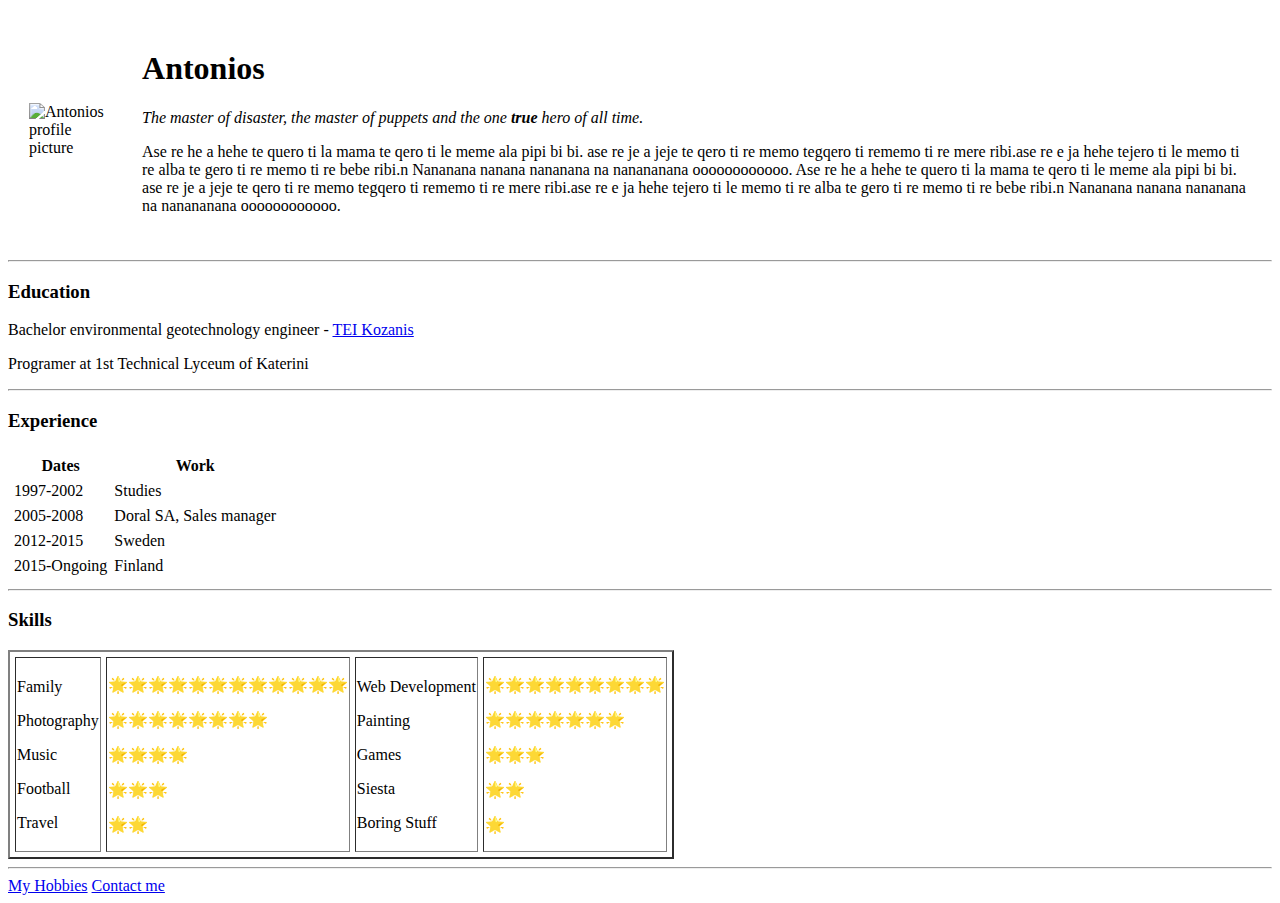
==== index.html @ 48f7c367 "Add initial CV website files" ====
<!DOCTYPE html>
<html lang="en" dir="ltr">

<head>
  <meta charset="utf-8">
  <title>Antonios's personal site'</title>
</head>

<body>
  <table cellspacing="20">
    <tbody>
      <tr>
        <td><img
            src="antonios.png"
            alt="Antonios profile picture"></td>
        <td>
          <h1>Antonios</h1>
          <p><em>The master of disaster, the master of puppets and the one <strong>true</strong> hero of all time.</em></p>
          <p>Ase re he a hehe te quero ti la mama te qero ti le meme ala pipi bi bi. ase re je a jeje te qero ti re memo tegqero ti rememo ti re mere ribi.ase re e ja hehe tejero ti le memo ti re alba te gero ti re memo ti re bebe ribi.n Nananana
            nanana nananana na nanananana oooooooooooo. Ase re he a hehe te quero ti la mama te qero ti le meme ala pipi bi bi. ase re je a jeje te qero ti re memo tegqero ti rememo ti re mere ribi.ase re e ja hehe tejero ti le memo ti re alba te
            gero ti re memo ti re bebe ribi.n Nananana nanana nananana na nanananana oooooooooooo.</p>
        </td>
      </tr>
    </tbody>
  </table>
  <hr>
  <h3>Education</h3>
  <p>Bachelor environmental geotechnology engineer - <a href="https://www.teiwm.gr/">TEI Kozanis</a></p>
  <p>Programer at 1st Technical Lyceum of Katerini</p>
<!--
  <ul>
    <li>ena</li>
    <li>dyo</li>
    <li>tria</li>
    <ul>
      <li>na fas skata kai na nai krya</li>
      <li>tsimpa ena</li>
    </ul>
    <li>tessera</li>
    <li>pente</li>
  </ul>
  -->
  <hr>
  <h3>Experience</h3>
  <table cellspacing="5">
    <thead>
      <th>Dates</th>
      <th>Work</th>
    </thead>
    <tbody>
      <tr>
        <td>1997-2002</td>
        <td>Studies</td>
      </tr>
      <tr>
        <td>2005-2008</td>
        <td>Doral SA, Sales manager</td>
      </tr>
      <tr>
        <td>2012-2015</td>
        <td>Sweden</td>
      </tr>
      <tr>
        <td>2015-Ongoing</td>
        <td>Finland</td>
      </tr>
    </tbody>
    <tfoot>

    </tfoot>
  </table>
  <hr>
  <h3><strong>Skills</strong></h3>
  <table cellspacing="5" border="2">
    <thead>

    </thead>
    <tbody>
      <tr>
        <td>
          <p>Family</p>
          <p>Photography</p>
          <p>Music</p>
          <p>Football</p>
          <p>Travel</p>
        </td>
        <td>
          <p>🌟🌟🌟🌟🌟🌟🌟🌟🌟🌟🌟🌟</p>
          <p>🌟🌟🌟🌟🌟🌟🌟🌟</p>
          <p>🌟🌟🌟🌟</p>
          <p>🌟🌟🌟</p>
          <p>🌟🌟</p>
        </td>
        <td>
          <p>Web Development</p>
          <p>Painting</p>
          <p>Games</p>
          <p>Siesta</p>
          <p>Boring Stuff</p>
        </td>
        <td>
          <p>🌟🌟🌟🌟🌟🌟🌟🌟🌟</p>
          <p>🌟🌟🌟🌟🌟🌟🌟</p>
          <p>🌟🌟🌟</p>
          <p>🌟🌟</p>
          <p>🌟</p>
        </td>
      </tr>
    </tbody>
    <tfoot>

    </tfoot>
  </table>
  <hr>
  <a href="hobbies.html">My Hobbies</a>
  <a href="contact.html">Contact me</a>
</body>

</html>
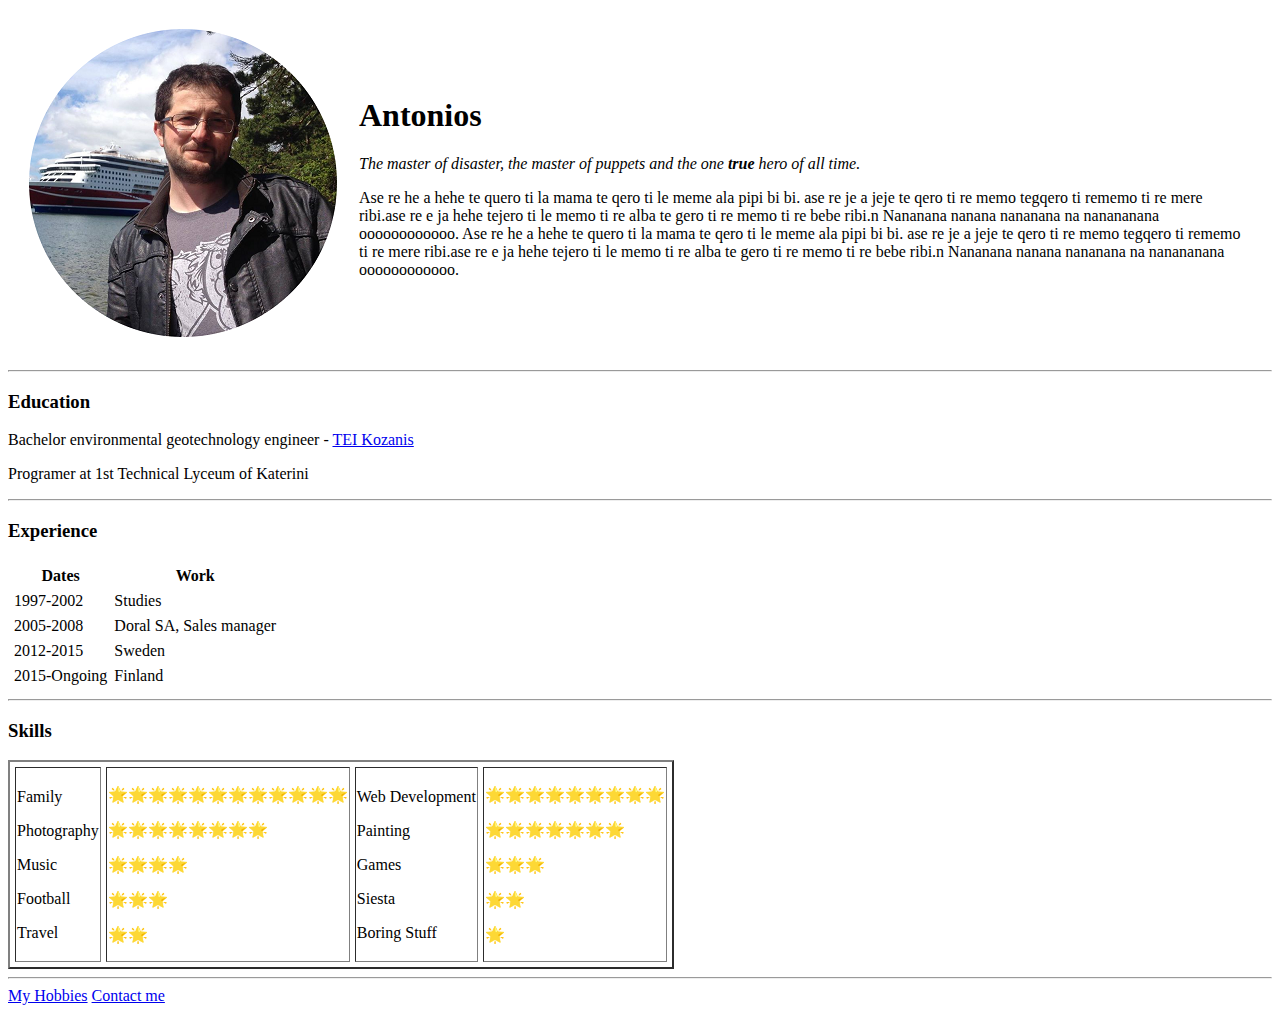
==== commit 79949f43: "Add files via upload" ====
--- a/index.html
+++ b/index.html
@@ -10,9 +10,8 @@
   <table cellspacing="20">
     <tbody>
       <tr>
-        <td><img
-            src="antonios.png"
-            alt="Antonios profile picture"></td>
+        <td><img src="Antonios.png"
+          alt="Antonios profile picture"></td>
         <td>
           <h1>Antonios</h1>
           <p><em>The master of disaster, the master of puppets and the one <strong>true</strong> hero of all time.</em></p>
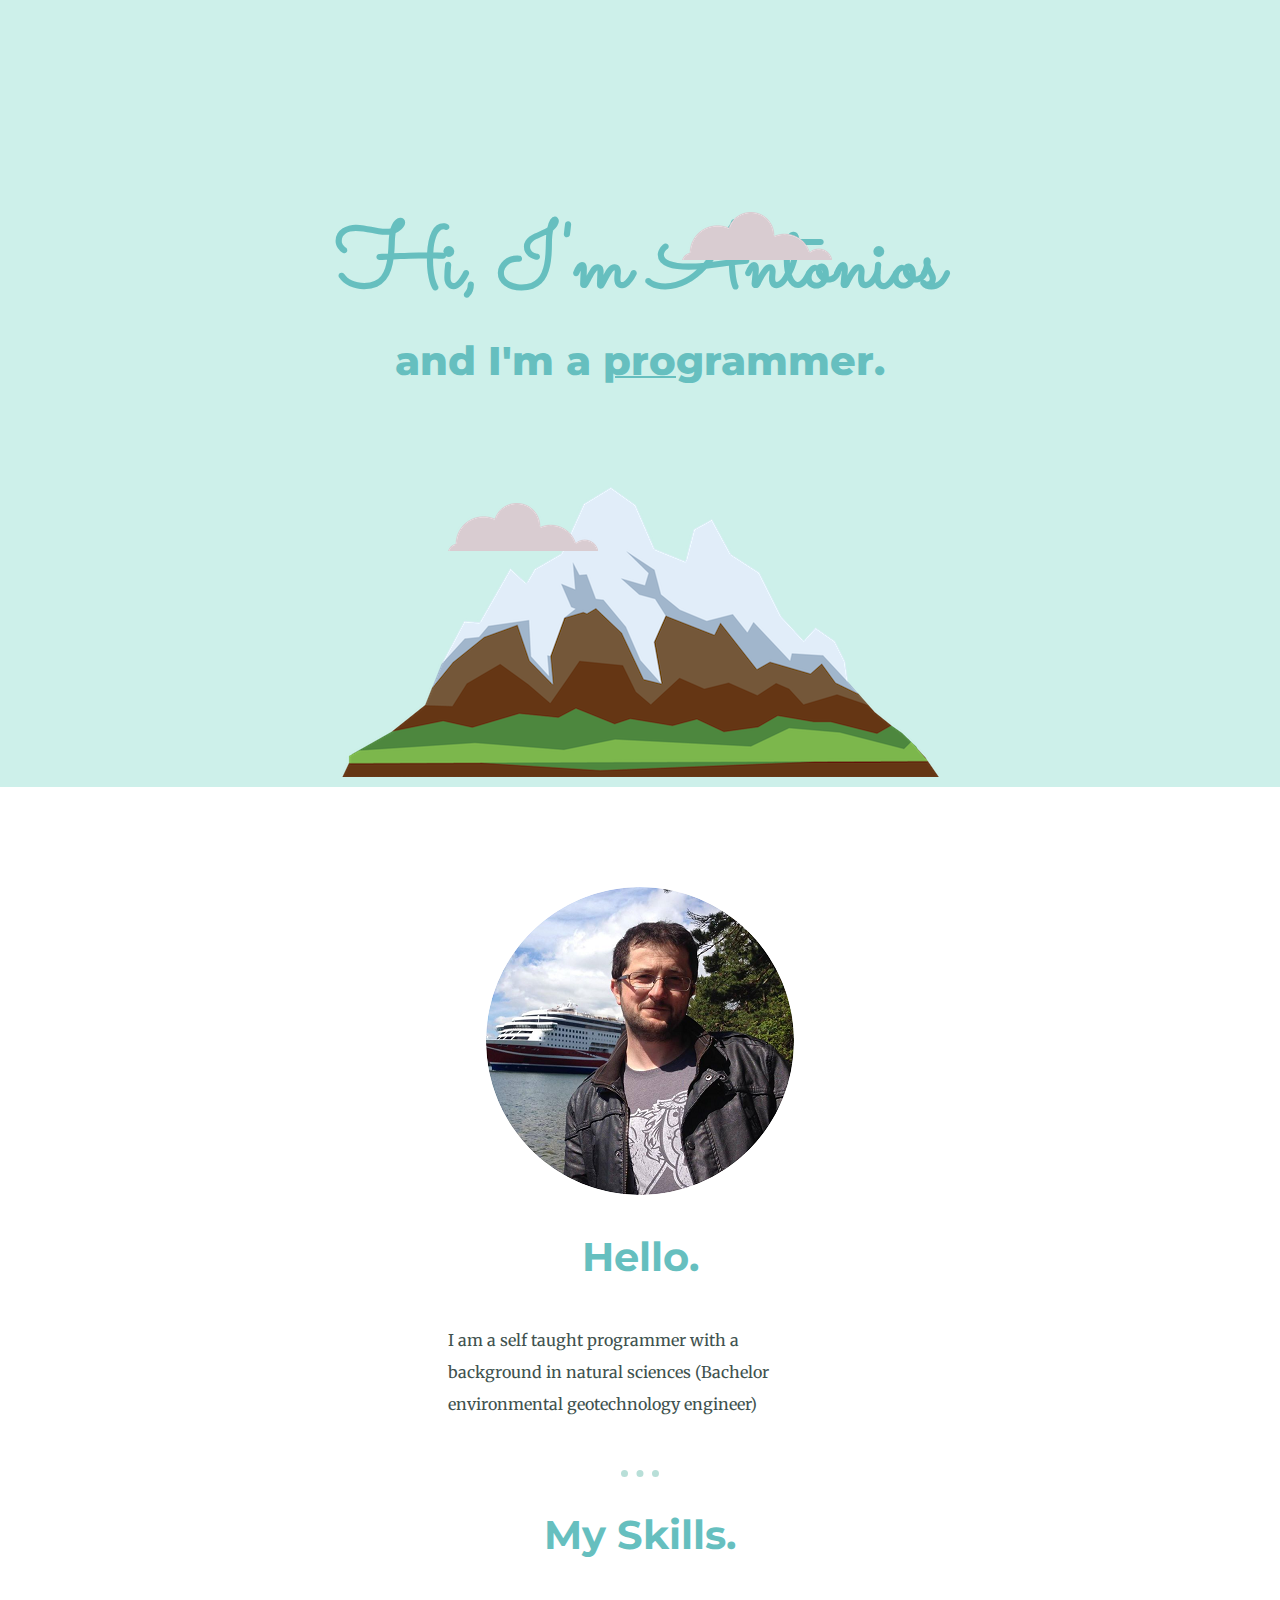
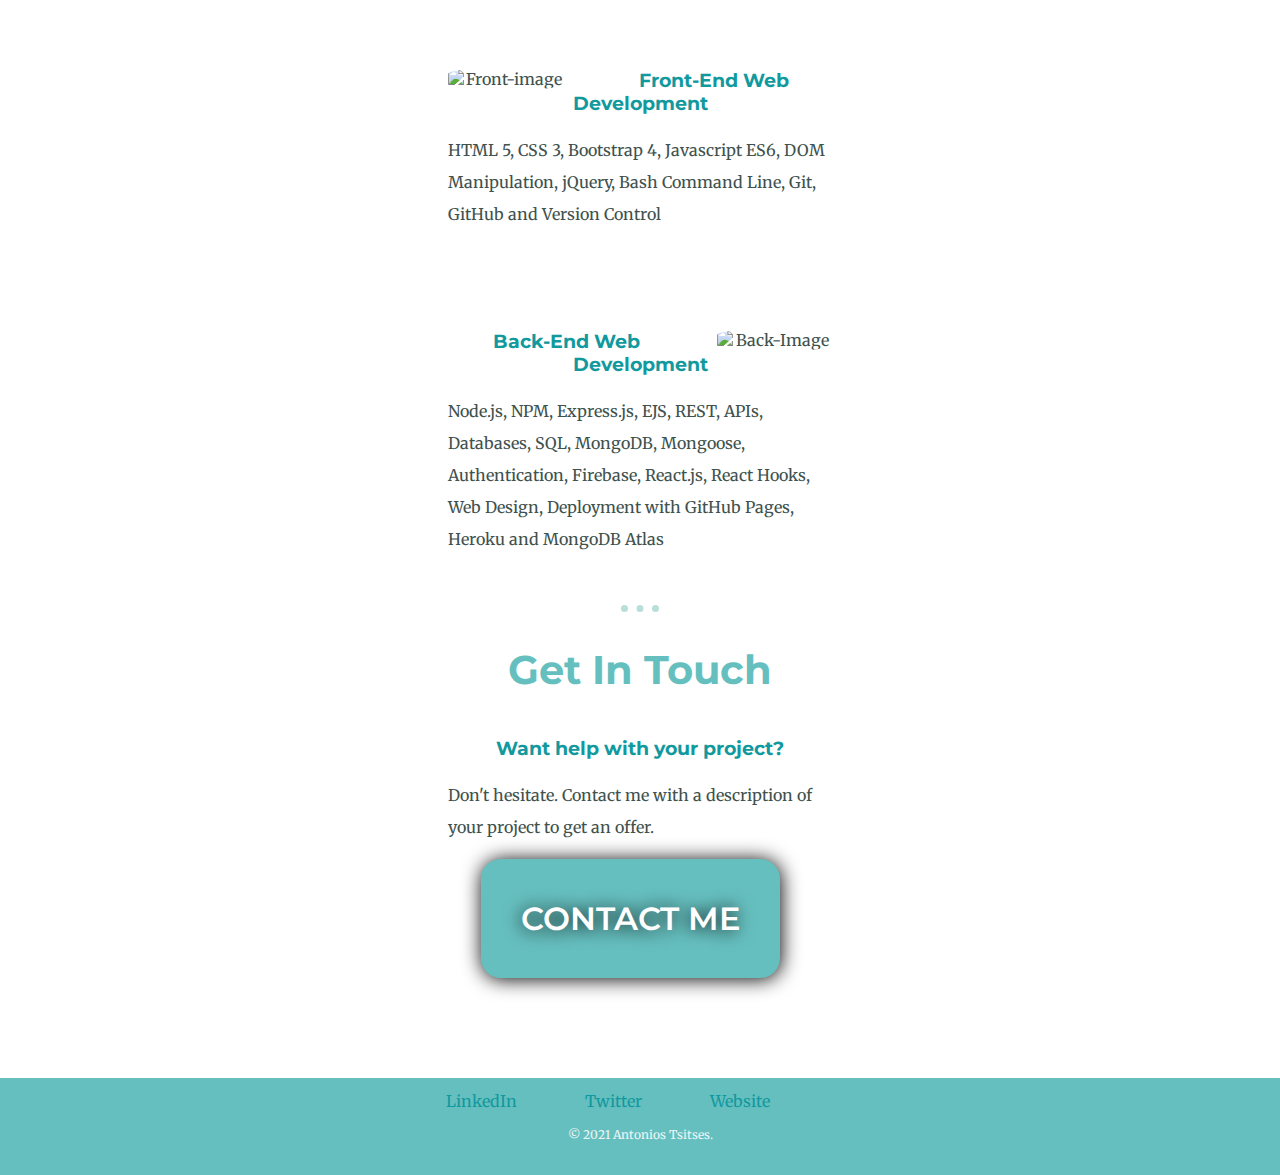
==== commit 05edae41: "Add files via upload" ====
--- a/index.html
+++ b/index.html
@@ -3,116 +3,58 @@
 
 <head>
   <meta charset="utf-8">
-  <title>Antonios's personal site'</title>
+  <title>Antonios Tsitses</title>
+  <link rel="stylesheet" href="css/styles.css">
+  <link rel="icon" href="favicon.ico">
+  <link rel="preconnect" href="https://fonts.googleapis.com">
+<link rel="preconnect" href="https://fonts.gstatic.com" crossorigin>
+<link href="https://fonts.googleapis.com/css2?family=Merriweather:wght@300&family=Montserrat:wght@100&family=Sacramento&display=swap" rel="stylesheet">
 </head>
 
 <body>
-  <table cellspacing="20">
-    <tbody>
-      <tr>
-        <td><img src="Antonios.png"
-          alt="Antonios profile picture"></td>
-        <td>
-          <h1>Antonios</h1>
-          <p><em>The master of disaster, the master of puppets and the one <strong>true</strong> hero of all time.</em></p>
-          <p>Ase re he a hehe te quero ti la mama te qero ti le meme ala pipi bi bi. ase re je a jeje te qero ti re memo tegqero ti rememo ti re mere ribi.ase re e ja hehe tejero ti le memo ti re alba te gero ti re memo ti re bebe ribi.n Nananana
-            nanana nananana na nanananana oooooooooooo. Ase re he a hehe te quero ti la mama te qero ti le meme ala pipi bi bi. ase re je a jeje te qero ti re memo tegqero ti rememo ti re mere ribi.ase re e ja hehe tejero ti le memo ti re alba te
-            gero ti re memo ti re bebe ribi.n Nananana nanana nananana na nanananana oooooooooooo.</p>
-        </td>
-      </tr>
-    </tbody>
-  </table>
-  <hr>
-  <h3>Education</h3>
-  <p>Bachelor environmental geotechnology engineer - <a href="https://www.teiwm.gr/">TEI Kozanis</a></p>
-  <p>Programer at 1st Technical Lyceum of Katerini</p>
-<!--
-  <ul>
-    <li>ena</li>
-    <li>dyo</li>
-    <li>tria</li>
-    <ul>
-      <li>na fas skata kai na nai krya</li>
-      <li>tsimpa ena</li>
-    </ul>
-    <li>tessera</li>
-    <li>pente</li>
-  </ul>
-  -->
-  <hr>
-  <h3>Experience</h3>
-  <table cellspacing="5">
-    <thead>
-      <th>Dates</th>
-      <th>Work</th>
-    </thead>
-    <tbody>
-      <tr>
-        <td>1997-2002</td>
-        <td>Studies</td>
-      </tr>
-      <tr>
-        <td>2005-2008</td>
-        <td>Doral SA, Sales manager</td>
-      </tr>
-      <tr>
-        <td>2012-2015</td>
-        <td>Sweden</td>
-      </tr>
-      <tr>
-        <td>2015-Ongoing</td>
-        <td>Finland</td>
-      </tr>
-    </tbody>
-    <tfoot>
+  <div class="top-container">
+    <img class="top-cloud"src="images/cloud.png" alt="cloud-img">
+    <h1>Hi, I'm Antonios</h1>
+    <h2 id="font-normal">and I'm a <span>pro</span>grammer.</h2>
+    <img class="bottom-cloud"src="images/cloud.png" alt="cloud-img">
+    <img src="images/mountain.png" alt="mountain-img">
+  </div>
+  <div class="middle-container">
+    <div class="profile">
+      <img class="Antonios" src="images/Antonios.png" alt="Antonios picture">
+      <h2>Hello.</h2>
+      <p style="margin-bottom: 50px;">I am a self taught programmer with a background in natural sciences (Bachelor environmental geotechnology engineer)</p>
+    </div>
+    <hr>
+    <div class="skills">
+      <h2>My Skills.</h2>
+      <div class="skill-row">
+        <img class="picture1" src="https://cdn-icons-png.flaticon.com/512/1488/1488592.png" alt="Front-image" width="-50%" height="-50%">
+        <h3 class="">Front-End Web Development</h3>
+        <p class="wrap-text">HTML 5, CSS 3, Bootstrap 4, Javascript ES6, DOM Manipulation, jQuery, Bash Command Line, Git, GitHub and Version Control</p>
+      </div>
+      <div class="skill-row">
+        <img class="picture2" src="https://cdn-icons-png.flaticon.com/512/674/674428.png" alt="Back-Image" width="-50%" height="-50%">
+        <h3 class="">Back-End Web Development</h3>
+        <p class="wrap-text">Node.js, NPM, Express.js, EJS, REST, APIs, Databases, SQL, MongoDB, Mongoose, Authentication, Firebase, React.js, React Hooks, Web Design, Deployment with GitHub Pages, Heroku and MongoDB Atlas</p>
+      </div>
+    </div>
+    <hr>
+    <div class="contact-me">
+      <h2>Get In Touch</h2>
+      <h3>Want help with your project?</h3>
+      <p>Don't hesitate. Contact me with a description of your project to get an offer.</p>
+      <a class="BUTTON_WNL" href="mailto:antonios.tsitses@gmail.com">CONTACT ME</a>
+    </div>
+  </div>
 
-    </tfoot>
-  </table>
-  <hr>
-  <h3><strong>Skills</strong></h3>
-  <table cellspacing="5" border="2">
-    <thead>
+  <div class="bottom-container">
+    <a class="footer-link" href="https://www.linkedin.com/">LinkedIn</a>
+    <a class="footer-link" href="https://twitter.com/">Twitter</a>
+    <a class="footer-link" href="https://www.appbrewery.co/">Website</a>
+    <p id="copyright">© 2021 Antonios Tsitses.</p>
+  </div>
 
-    </thead>
-    <tbody>
-      <tr>
-        <td>
-          <p>Family</p>
-          <p>Photography</p>
-          <p>Music</p>
-          <p>Football</p>
-          <p>Travel</p>
-        </td>
-        <td>
-          <p>🌟🌟🌟🌟🌟🌟🌟🌟🌟🌟🌟🌟</p>
-          <p>🌟🌟🌟🌟🌟🌟🌟🌟</p>
-          <p>🌟🌟🌟🌟</p>
-          <p>🌟🌟🌟</p>
-          <p>🌟🌟</p>
-        </td>
-        <td>
-          <p>Web Development</p>
-          <p>Painting</p>
-          <p>Games</p>
-          <p>Siesta</p>
-          <p>Boring Stuff</p>
-        </td>
-        <td>
-          <p>🌟🌟🌟🌟🌟🌟🌟🌟🌟</p>
-          <p>🌟🌟🌟🌟🌟🌟🌟</p>
-          <p>🌟🌟🌟</p>
-          <p>🌟🌟</p>
-          <p>🌟</p>
-        </td>
-      </tr>
-    </tbody>
-    <tfoot>
-
-    </tfoot>
-  </table>
-  <hr>
-  <a href="hobbies.html">My Hobbies</a>
-  <a href="contact.html">Contact me</a>
 </body>
 
 </html>
--- a/css/styles.css
+++ b/css/styles.css
@@ -0,0 +1,157 @@
+body {
+  margin: 0;
+  text-align: center;
+  font-family: 'Merriweather', serif;
+  color: #40514E;
+}
+
+h1 {
+  font-size: 5.625rem;
+  margin-top: 50px auto 0 auto;
+  font-family: 'Sacramento', cursive;
+  color: #66BFBF;
+}
+
+h2 {
+  font-size: 2.5rem;
+  font-family: 'Montserrat', sans-serif;
+  color: #66BFBF;
+  padding-bottom: 10px;
+}
+
+h2 span {
+  text-decoration: underline;
+  text-decoration-thickness: from-font;
+}
+
+h3 {
+  font-family: 'Montserrat', sans-serif;
+  color: #11999E;
+}
+
+p {
+  text-align: left;
+  line-height: 2;
+}
+
+a {
+  margin-right: 5%;
+  color: #11999E;
+  text-decoration: none;
+}
+
+a:hover {
+  color:#EAF6F6;
+}
+
+hr {
+  color: #EAF6F6;
+
+  border-style: none;
+  border-top-style: dotted;
+  border-width: 7px;
+  width:10%;
+  border-color: #B8DFD8;
+}
+
+#font-normal {
+  font-weight: 800;
+}
+
+#copyright {
+  color:#EAF6F6;
+  /*margin: 5% auto 10% 45%;*/
+  font-size: 0.75rem;
+  text-align: center;
+  /*padding: 20px 0;*/
+}
+.Antonios {
+  border-radius: 50%;
+}
+
+.picture1 {
+  border-radius: 25%;
+  width: 30%;
+  height: auto;
+  float: left;
+  margin-right: 2em;
+}
+.picture2 {
+  border-radius: 25%;
+  width: 30%;
+  height: auto;
+  float: right;
+  margin-left: 2em;
+}
+/*.wrap-text {
+  margin-left: 12em;
+}
+*/
+
+.skill-row {
+  /*width:30%;*/
+  margin: 100px auto 50px auto;
+}
+
+.top-container {
+  background-color: #CDF0EA;
+  position: relative;
+  padding-top: 15%;
+  line-height: 2em;
+}
+
+.top-cloud {
+  position: absolute;
+  top: 27%;
+  right: 35%;
+}
+
+.bottom-cloud {
+  position: absolute;
+  left: 35%;
+  bottom: 30%;
+}
+
+.middle-container {
+  width: 30%;
+  margin: 100px auto 100px auto;
+  /*margin: 100px 0;*/
+}
+
+.bottom-container {
+  background-color: #66BFBF;
+  padding: 0.8em 0 1em;
+  /*margin: auto;*/
+  /*width: 30%;*/
+  /*margin: 100px auto auto auto;*/
+}
+
+.BUTTON_WNL {
+   -webkit-border-radius: 20px;
+   -moz-border-radius: 20px;
+   border-radius: 20px;
+   color: #FFFFFF;
+   font-family: 'Montserrat', sans-serif;
+   font-size: 32px;
+   font-weight: 600;
+   padding: 40px;
+   background-color: #66BFBF;
+   -webkit-box-shadow: 1px 1px 20px 0 #000000;
+   -moz-box-shadow: 1px 1px 20px 0 #000000;
+   box-shadow: 1px 1px 20px 0 #000000;
+   text-shadow: -1px 1px 18px #000000;
+   border: solid #337FED 0;
+   text-decoration: none;
+   display: inline-block;
+   cursor: pointer;
+   text-align: center;
+}
+
+.BUTTON_WNL:hover {
+   background: #1E6266;
+   border: outset #66BFBF 1px;
+   -webkit-border-radius: 38px;
+   -moz-border-radius: 38px;
+   border-radius: 38px;
+   text-decoration: none;
+}
